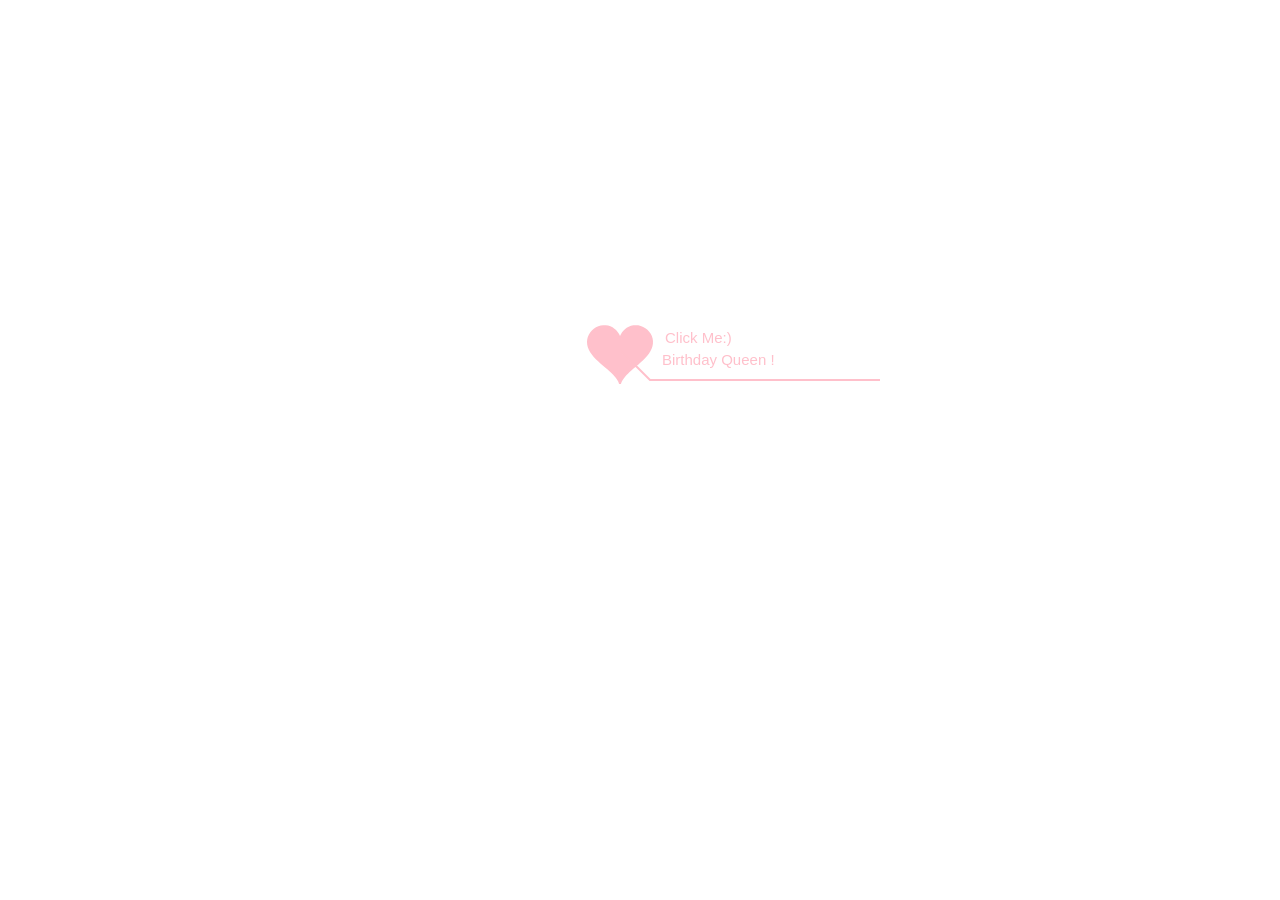
==== index.html @ 1e6939a3 "first commit" ====
<!DOCTYPE html PUBLIC "-//W3C//DTD XHTML 1.0 Strict//EN" "http://www.w3.org/TR/xhtml1/DTD/xhtml1-strict.dtd">
<html xml:lang="en" xmlns="http://www.w3.org/1999/xhtml">
<head>
    <meta http-equiv="Content-Type" content="text/html; charset=UTF-8">
    <title>HBD love</title>	    
    <link type="text/css" rel="stylesheet" href="file/default.css">
    <script type="text/javascript" src="file/jquery.min.js"></script>
    <script type="text/javascript" src="file/jscex.min.js"></script>
    <script type="text/javascript" src="file/jscex-parser.js"></script>
    <script type="text/javascript" src="file/jscex-jit.js"></script>
    <script type="text/javascript" src="file/jscex-builderbase.min.js"></script>
    <script type="text/javascript" src="file/jscex-async.min.js"></script>
    <script type="text/javascript" src="file/jscex-async-powerpack.min.js"></script>
    <script type="text/javascript" src="file/function.js" charset="utf-8"></script>
    <script type="text/javascript" src="file/love.js" charset="utf-8"></script>
    <script>
        function playAudio() {
            var audio = document.getElementById("myAudio");
            audio.play();
        }
    </script>
</head>
<body>
    <div id="main">
        <div id="error"><a href="http://www.google.cn/chrome/intl/zh-CN/landing_chrome.html?hl=zh-CN&brand=CHMI">Chrome</a> (<a href="http://firefox.com.cn/download/">Firefox</a>)</div>
        <audio autoplay="autoplay" height="100" width="100" id="myAudio">
            <source src="aud.mp3" type="audio/mp3" />
            <embed height="100" width="100" src="aud.mp3" />
        </audio>
        <div id="wrap">
            <div id="text">
                <div id="code">
                    <span class="say">Hey you 💞</span><br>
                    <span class="say">Happy Birthday 🎈</span><br>
                    <span class="say">May God bless you 🍀</span><br>
                    <span class="say">And give u many happiness 💕</span><br>
                    <span class="say">Just saying... you're pretty awesome ❤️</span><br>
                    <span class="say">Sending good vibes and maybe a wink 😏</span><br>
                    <span class="say">Hope u have a great day today ❤️😘</span><br>
                </div>
            </div>
            <div id="clock-box">
                <span id="clock">577 days 0 hours 0 minutes 0 seconds</span> <!-- Change to "6940 days..." if needed -->
            </div>
            <canvas id="canvas" width="1100" height="680"></canvas>
        </div>
    </div>

    <script>
    (function() {
        var canvas = $('#canvas');
		
        if (!canvas[0].getContext) {
            $("#error").show();
            return false;
        }

        var width = canvas.width();
        var height = canvas.height();        
        canvas.attr("width", width);
        canvas.attr("height", height);

        var opts = {
            seed: {
                x: width / 2 - 20,
                color: "rgb(190, 26, 37)",
                scale: 2
            },
            branch: [
                [535, 680, 570, 250, 500, 200, 30, 100, [
                    [540, 500, 455, 417, 340, 400, 13, 100, [
                        [450, 435, 434, 430, 394, 395, 2, 40]
                    ]],
                    [550, 445, 600, 356, 680, 345, 12, 100, [
                        [578, 400, 648, 409, 661, 426, 3, 80]
                    ]],
                    [539, 281, 537, 248, 534, 217, 3, 40],
                    [546, 397, 413, 247, 328, 244, 9, 80, [
                        [427, 286, 383, 253, 371, 205, 2, 40],
                        [498, 345, 435, 315, 395, 330, 4, 60]
                    ]],
                    [546, 357, 608, 252, 678, 221, 6, 100, [
                        [590, 293, 646, 277, 648, 271, 2, 80]
                    ]]
                ]] 
            ],
            bloom: {
                num: 700,
                width: 1080,
                height: 650,
            },
            footer: {
                width: 1200,
                height: 5,
                speed: 10,
            }
        }

        var tree = new Tree(canvas[0], width, height, opts);
        var seed = tree.seed;
        var foot = tree.footer;
        var hold = 1;

        canvas.click(function(e) {
            playAudio();
            var offset = canvas.offset(), x, y;
            x = e.pageX - offset.left;
            y = e.pageY - offset.top;
            if (seed.hover(x, y)) {
                hold = 0; 
                canvas.unbind("click");
                canvas.unbind("mousemove");
                canvas.removeClass('hand');
            }
        }).mousemove(function(e) {
            var offset = canvas.offset(), x, y;
            x = e.pageX - offset.left;
            y = e.pageY - offset.top;
            canvas.toggleClass('hand', seed.hover(x, y));
        });

        var seedAnimate = eval(Jscex.compile("async", function () {
            seed.draw();
           while (hold) {
    $await(Jscex.Async.sleep(10));
}

            while (seed.canScale()) {
                seed.scale(0.95);
                $await(Jscex.Async.sleep(10));
            }
            while (seed.canMove()) {
                seed.move(0, 2);
                foot.draw();
                $await(Jscex.Async.sleep(10));
            }
        }));

        var growAnimate = eval(Jscex.compile("async", function () {
            do {
                tree.grow();
                $await(Jscex.Async.sleep(10));
            } while (tree.canGrow());
        }));

        var flowAnimate = eval(Jscex.compile("async", function () {
            do {
                tree.flower(2);
                $await(Jscex.Async.sleep(10));
            } while (tree.canFlower());
        }));

        var moveAnimate = eval(Jscex.compile("async", function () {
            tree.snapshot("p1", 240, 0, 610, 680);
            while (tree.move("p1", 500, 0)) {
                foot.draw();
                $await(Jscex.Async.sleep(10));
            }
            foot.draw();
            tree.snapshot("p2", 500, 0, 610, 680);

            canvas.parent().css("background", "url(" + tree.toDataURL('image/png') + ")");
            canvas.css("background", "#ffe");
            $await(Jscex.Async.sleep(300));
            canvas.css("background", "none");
        }));

        var textAnimate = eval(Jscex.compile("async", function () {
            $("#code").show().typewriter();
        }));
	    
        var runAsync = eval(Jscex.compile("async", function () {
            $await(seedAnimate());
            $await(growAnimate());
            $await(flowAnimate());
            $await(moveAnimate());
            textAnimate().start();
        }));

        runAsync().start();
    })();
    </script>
</body>
</html>
---- file/default.css ----
body {
  margin: 0;
  padding: 0;
   background-color: black;/* solid black background, images removed */
  color: white;
  font-size: 14px;
  font-family: sans-serif;
  overflow: auto;
  background: url("../img/img.png") no-repeat center center;
  background-size: cover;

}

a {
  color: white;
  font-size: 14px;
}
#main {
  width: 100%;
}
#wrap {
  position: relative;
  margin: 0 auto;
  width: 1100px;
  height: 680px;
  margin-top: 10px;
}
#text {
  width: 272px;
  height: 560px;
  left: 188px;
  top: 80px;
  position: absolute;
}
#code {
  display: none;
  color: rgb(196, 255, 255);
  font-size: 16px;
  margin-top: 70px;
  line-height: 25px;
  font-size: larger;
  font-weight: bolder;
}
#clock-box {
  position: absolute;
  left: 60px;
  top: 550px;
  font-size: 28px;
  display: none;
}
#clock-box a {
  font-size: 28px;
  text-decoration: none;
}
#clock {
  margin-left: 48px;
}
#clock .digit {
  font-size: 64px;
}
#canvas {
  margin: 0 auto;
  width: 1100px;
  height: 680px;
}
#error {
  margin: 0 auto;
  text-align: center;
  margin-top: 60px;
  display: none;
}
.hand {
  cursor: pointer;
}
.say {
  margin-left: 5px;
}
.space {
  margin-right: 150px;
}

#message-box{
  position: absolute;
  margin-top:450px;
  font-size: 25px;
  font-family: monospace;

}
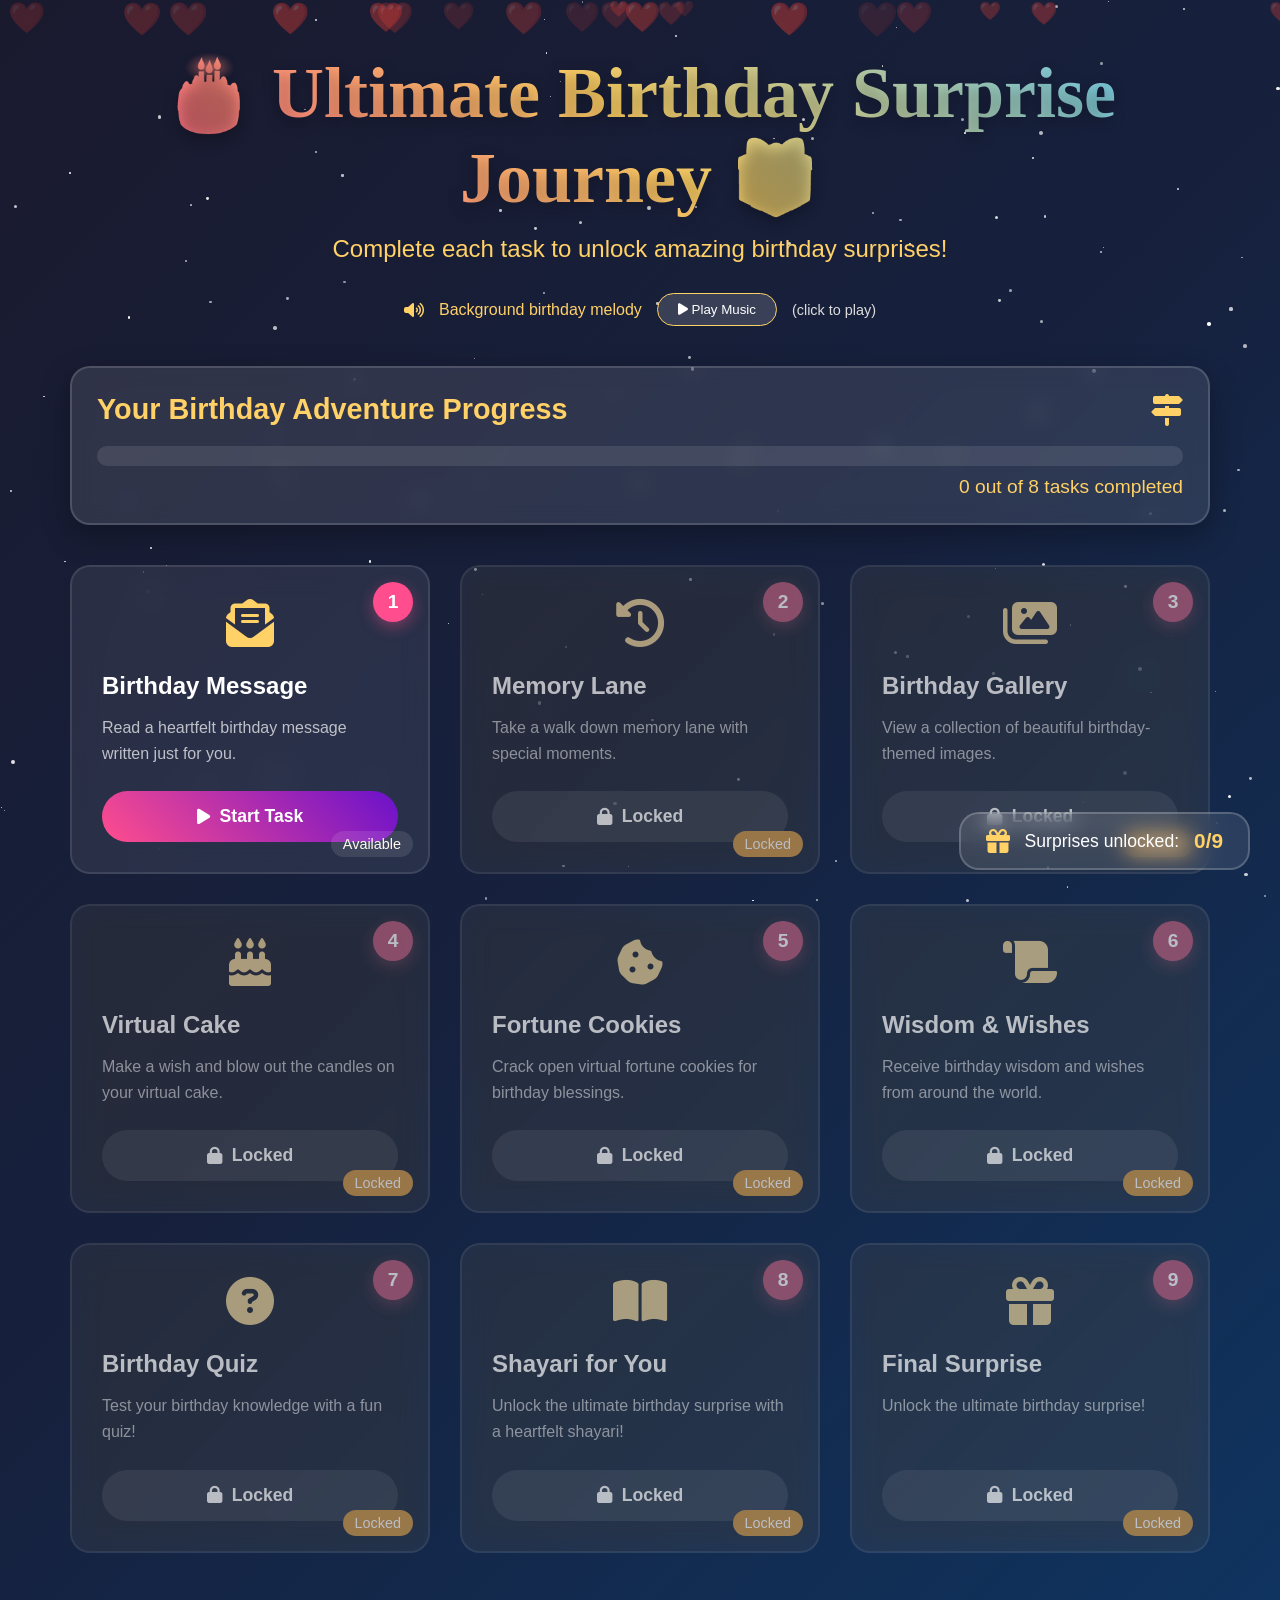
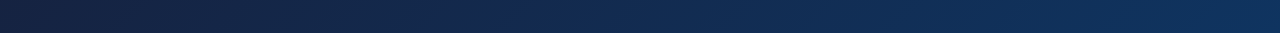
==== commit 2446b32f: "Add index" ====
--- a/index.html
+++ b/index.html
@@ -1,184 +1,1641 @@
-<!DOCTYPE html PUBLIC "-//W3C//DTD XHTML 1.0 Strict//EN" "http://www.w3.org/TR/xhtml1/DTD/xhtml1-strict.dtd">
-<html xml:lang="en" xmlns="http://www.w3.org/1999/xhtml">
+<!DOCTYPE html>
+<html lang="en">
 <head>
-    <meta http-equiv="Content-Type" content="text/html; charset=UTF-8">
-    <title>HBD love</title>	    
-    <link type="text/css" rel="stylesheet" href="file/default.css">
-    <script type="text/javascript" src="file/jquery.min.js"></script>
-    <script type="text/javascript" src="file/jscex.min.js"></script>
-    <script type="text/javascript" src="file/jscex-parser.js"></script>
-    <script type="text/javascript" src="file/jscex-jit.js"></script>
-    <script type="text/javascript" src="file/jscex-builderbase.min.js"></script>
-    <script type="text/javascript" src="file/jscex-async.min.js"></script>
-    <script type="text/javascript" src="file/jscex-async-powerpack.min.js"></script>
-    <script type="text/javascript" src="file/function.js" charset="utf-8"></script>
-    <script type="text/javascript" src="file/love.js" charset="utf-8"></script>
-    <script>
-        function playAudio() {
-            var audio = document.getElementById("myAudio");
-            audio.play();
-        }
-    </script>
+    <meta charset="UTF-8">
+    <meta name="viewport" content="width=device-width, initial-scale=1.0">
+    <title>Ultimate Birthday Surprise Journey</title>
+    <link rel="stylesheet" href="https://cdnjs.cloudflare.com/ajax/libs/font-awesome/6.4.0/css/all.min.css">
+    <link rel="preconnect" href="https://fonts.googleapis.com">
+    <link rel="preconnect" href="https://fonts.gstatic.com" crossorigin>
+    <link href="https://fonts.googleapis.com/css2?family=Dancing+Script:wght@700&family=Poppins:wght@300;400;600;700&family=Fredoka+One&display=swap" rel="stylesheet">
+    <style>
+        /* ========== [STYLES EXACTLY AS ORIGINAL - KEPT INTACT] ========== */
+        * {
+            margin: 0;
+            padding: 0;
+            box-sizing: border-box;
+        }
+
+        :root {
+            --primary: #ff4d8d;
+            --secondary: #6a11cb;
+            --accent: #ffd166;
+            --light: #fff9f2;
+            --dark: #2d3047;
+            --success: #4cd964;
+            --warning: #ff9500;
+            --info: #5ac8fa;
+        }
+
+        body {
+            font-family: 'Poppins', sans-serif;
+            background: linear-gradient(135deg, #1a1a2e 0%, #16213e 50%, #0f3460 100%);
+            color: var(--light);
+            min-height: 100vh;
+            overflow-x: hidden;
+            position: relative;
+        }
+
+        .stars {
+            position: fixed;
+            top: 0;
+            left: 0;
+            width: 100%;
+            height: 100%;
+            pointer-events: none;
+            z-index: -1;
+        }
+
+        .star {
+            position: absolute;
+            background-color: white;
+            border-radius: 50%;
+            animation: twinkle var(--duration) infinite alternate;
+        }
+
+        @keyframes twinkle {
+            0% { opacity: 0.2; }
+            100% { opacity: 1; }
+        }
+
+        .container {
+            max-width: 1200px;
+            margin: 0 auto;
+            padding: 30px;
+            position: relative;
+            z-index: 1;
+        }
+
+        .header {
+            text-align: center;
+            margin-bottom: 40px;
+            padding-top: 20px;
+        }
+
+        .birthday-title {
+            font-family: 'Fredoka One', cursive;
+            font-size: 4.5rem;
+            background: linear-gradient(45deg, var(--primary), var(--accent), var(--info));
+            -webkit-background-clip: text;
+            background-clip: text;
+            color: transparent;
+            margin-bottom: 15px;
+            text-shadow: 0 5px 15px rgba(0, 0, 0, 0.3);
+            animation: titleGlow 3s infinite alternate;
+        }
+
+        @keyframes titleGlow {
+            0% { filter: drop-shadow(0 0 5px rgba(255, 77, 141, 0.5)); }
+            100% { filter: drop-shadow(0 0 20px rgba(255, 77, 141, 0.8)); }
+        }
+
+        .subtitle {
+            font-size: 1.5rem;
+            color: var(--accent);
+            margin-bottom: 30px;
+            font-weight: 300;
+        }
+
+        .progress-container {
+            background: rgba(255, 255, 255, 0.1);
+            backdrop-filter: blur(10px);
+            border-radius: 20px;
+            padding: 25px;
+            margin-bottom: 40px;
+            border: 2px solid rgba(255, 255, 255, 0.15);
+            box-shadow: 0 10px 30px rgba(0, 0, 0, 0.3);
+        }
+
+        .progress-header {
+            display: flex;
+            justify-content: space-between;
+            align-items: center;
+            margin-bottom: 20px;
+        }
+
+        .progress-title {
+            font-size: 1.8rem;
+            font-weight: 600;
+            color: var(--accent);
+        }
+
+        .progress-bar {
+            height: 20px;
+            background: rgba(255, 255, 255, 0.1);
+            border-radius: 10px;
+            overflow: hidden;
+            margin-bottom: 10px;
+        }
+
+        .progress-fill {
+            height: 100%;
+            background: linear-gradient(90deg, var(--primary), var(--secondary));
+            border-radius: 10px;
+            width: 0%;
+            transition: width 1s ease-in-out;
+            position: relative;
+            overflow: hidden;
+        }
+
+        .progress-fill::after {
+            content: '';
+            position: absolute;
+            top: 0;
+            left: 0;
+            bottom: 0;
+            right: 0;
+            background-image: linear-gradient(
+                45deg,
+                rgba(255, 255, 255, 0.2) 25%,
+                transparent 25%,
+                transparent 50%,
+                rgba(255, 255, 255, 0.2) 50%,
+                rgba(255, 255, 255, 0.2) 75%,
+                transparent 75%,
+                transparent
+            );
+            background-size: 20px 20px;
+            animation: progressShine 1s linear infinite;
+        }
+
+        @keyframes progressShine {
+            0% { background-position: 0 0; }
+            100% { background-position: 20px 0; }
+        }
+
+        .progress-text {
+            text-align: right;
+            font-size: 1.2rem;
+            color: var(--accent);
+        }
+
+        .tasks-container {
+            display: grid;
+            grid-template-columns: repeat(auto-fill, minmax(350px, 1fr));
+            gap: 30px;
+            margin-bottom: 50px;
+        }
+
+        .task-card {
+            background: rgba(255, 255, 255, 0.08);
+            backdrop-filter: blur(15px);
+            border-radius: 20px;
+            padding: 30px;
+            border: 2px solid rgba(255, 255, 255, 0.1);
+            transition: all 0.4s ease;
+            position: relative;
+            overflow: hidden;
+            min-height: 280px;
+            display: flex;
+            flex-direction: column;
+        }
+
+        .task-card:hover {
+            transform: translateY(-10px);
+            border-color: var(--primary);
+            box-shadow: 0 15px 30px rgba(255, 77, 141, 0.2);
+        }
+
+        .task-card.locked {
+            opacity: 0.7;
+            filter: grayscale(0.5);
+        }
+
+        .task-card.completed {
+            border-color: var(--success);
+            background: rgba(76, 217, 100, 0.05);
+        }
+
+        .task-number {
+            position: absolute;
+            top: 15px;
+            right: 15px;
+            width: 40px;
+            height: 40px;
+            background: var(--primary);
+            border-radius: 50%;
+            display: flex;
+            align-items: center;
+            justify-content: center;
+            font-weight: bold;
+            font-size: 1.2rem;
+            color: white;
+            box-shadow: 0 5px 15px rgba(255, 77, 141, 0.4);
+        }
+
+        .task-icon {
+            font-size: 3rem;
+            color: var(--accent);
+            margin-bottom: 20px;
+            text-align: center;
+        }
+
+        .task-title {
+            font-size: 1.5rem;
+            font-weight: 600;
+            margin-bottom: 15px;
+            color: white;
+        }
+
+        .task-description {
+            color: rgba(255, 255, 255, 0.7);
+            margin-bottom: 25px;
+            line-height: 1.6;
+            flex-grow: 1;
+        }
+
+        .task-button {
+            padding: 15px 30px;
+            background: linear-gradient(45deg, var(--primary), var(--secondary));
+            color: white;
+            border: none;
+            border-radius: 50px;
+            font-weight: 600;
+            font-size: 1.1rem;
+            cursor: pointer;
+            transition: all 0.3s ease;
+            display: flex;
+            align-items: center;
+            justify-content: center;
+            gap: 10px;
+            margin-top: auto;
+        }
+
+        .task-button:hover {
+            transform: scale(1.05);
+            box-shadow: 0 5px 15px rgba(255, 77, 141, 0.4);
+        }
+
+        .task-button:disabled {
+            background: rgba(255, 255, 255, 0.1);
+            cursor: not-allowed;
+            transform: none;
+            box-shadow: none;
+        }
+
+        .task-status {
+            position: absolute;
+            bottom: 15px;
+            right: 15px;
+            font-size: 0.9rem;
+            padding: 5px 12px;
+            border-radius: 20px;
+            background: rgba(255, 255, 255, 0.1);
+        }
+
+        .task-status.completed {
+            background: var(--success);
+            color: white;
+        }
+
+        .task-status.locked {
+            background: var(--warning);
+            color: white;
+        }
+
+        .surprise-content {
+            display: none;
+            background: rgba(255, 255, 255, 0.05);
+            backdrop-filter: blur(20px);
+            border-radius: 25px;
+            padding: 40px;
+            margin-top: 40px;
+            border: 2px solid rgba(255, 255, 255, 0.1);
+            position: relative;
+            overflow: hidden;
+        }
+
+        .surprise-content.active {
+            display: block;
+            animation: fadeIn 0.8s ease;
+        }
+
+        @keyframes fadeIn {
+            from { opacity: 0; transform: translateY(20px); }
+            to { opacity: 1; transform: translateY(0); }
+        }
+
+        .close-surprise {
+            position: absolute;
+            top: 20px;
+            right: 20px;
+            background: rgba(255, 255, 255, 0.1);
+            border: none;
+            width: 40px;
+            height: 40px;
+            border-radius: 50%;
+            color: white;
+            font-size: 1.5rem;
+            cursor: pointer;
+            transition: all 0.3s ease;
+            display: flex;
+            align-items: center;
+            justify-content: center;
+        }
+
+        .close-surprise:hover {
+            background: var(--primary);
+            transform: rotate(90deg);
+        }
+
+        .surprise-title {
+            font-size: 2.5rem;
+            color: var(--accent);
+            margin-bottom: 25px;
+            text-align: center;
+            font-family: 'Dancing Script', cursive;
+        }
+
+        .message-container {
+            max-width: 800px;
+            margin: 0 auto;
+        }
+
+        .message-box {
+            background: rgba(255, 255, 255, 0.1);
+            border-radius: 20px;
+            padding: 40px;
+            margin-bottom: 30px;
+            border-left: 5px solid var(--primary);
+            position: relative;
+        }
+
+        .message-box::before {
+            content: '"';
+            position: absolute;
+            top: -30px;
+            left: 20px;
+            font-size: 8rem;
+            color: var(--primary);
+            opacity: 0.3;
+            font-family: serif;
+        }
+
+        .message-text {
+            font-size: 1.4rem;
+            line-height: 1.8;
+            color: rgba(255, 255, 255, 0.9);
+            text-align: justify;
+            font-family: 'Poppins', sans-serif;
+            margin-bottom: 30px;
+        }
+
+        .message-signature {
+            text-align: right;
+            font-family: 'Dancing Script', cursive;
+            font-size: 2rem;
+            color: var(--accent);
+            margin-top: 20px;
+        }
+
+        .image-gallery {
+            display: grid;
+            grid-template-columns: repeat(auto-fill, minmax(250px, 1fr));
+            gap: 20px;
+            margin-top: 30px;
+        }
+
+        .gallery-item {
+            border-radius: 15px;
+            overflow: hidden;
+            height: 250px;
+            position: relative;
+            cursor: pointer;
+            transition: all 0.4s ease;
+        }
+
+        .gallery-item:hover {
+            transform: scale(1.05);
+            box-shadow: 0 10px 25px rgba(0, 0, 0, 0.5);
+        }
+
+        .gallery-image {
+            width: 100%;
+            height: 100%;
+            object-fit: cover;
+            transition: transform 0.5s ease;
+        }
+
+        .gallery-item:hover .gallery-image {
+            transform: scale(1.1);
+        }
+
+        .image-overlay {
+            position: absolute;
+            bottom: 0;
+            left: 0;
+            right: 0;
+            background: linear-gradient(to top, rgba(0,0,0,0.8), transparent);
+            color: white;
+            padding: 20px;
+            transform: translateY(100%);
+            transition: transform 0.3s ease;
+        }
+
+        .gallery-item:hover .image-overlay {
+            transform: translateY(0);
+        }
+
+        .timeline {
+            position: relative;
+            max-width: 800px;
+            margin: 40px auto;
+        }
+
+        .timeline::before {
+            content: '';
+            position: absolute;
+            left: 50%;
+            transform: translateX(-50%);
+            width: 4px;
+            height: 100%;
+            background: var(--primary);
+        }
+
+        .timeline-item {
+            margin-bottom: 50px;
+            position: relative;
+            width: 50%;
+            padding: 20px 40px;
+        }
+
+        .timeline-item:nth-child(odd) {
+            left: 0;
+        }
+
+        .timeline-item:nth-child(even) {
+            left: 50%;
+        }
+
+        .timeline-content {
+            background: rgba(255, 255, 255, 0.1);
+            padding: 25px;
+            border-radius: 15px;
+            position: relative;
+            box-shadow: 0 5px 15px rgba(0, 0, 0, 0.2);
+        }
+
+        .timeline-content::before {
+            content: '';
+            position: absolute;
+            top: 20px;
+            width: 20px;
+            height: 20px;
+            background: var(--accent);
+            border-radius: 50%;
+        }
+
+        .timeline-item:nth-child(odd) .timeline-content::before {
+            right: -50px;
+        }
+
+        .timeline-item:nth-child(even) .timeline-content::before {
+            left: -50px;
+        }
+
+        .timeline-date {
+            color: var(--accent);
+            font-weight: 600;
+            margin-bottom: 10px;
+            font-size: 1.2rem;
+        }
+
+        .celebration {
+            position: fixed;
+            top: 0;
+            left: 0;
+            width: 100%;
+            height: 100%;
+            pointer-events: none;
+            z-index: 1000;
+            display: none;
+        }
+
+        .celebration.active {
+            display: block;
+        }
+
+        .confetti {
+            position: absolute;
+            width: 15px;
+            height: 15px;
+            opacity: 0;
+        }
+
+        .firework {
+            position: absolute;
+            width: 5px;
+            height: 5px;
+            border-radius: 50%;
+            box-shadow: 0 0 10px var(--firework-color);
+        }
+
+        .balloon {
+            position: absolute;
+            width: 60px;
+            height: 80px;
+            border-radius: 50%;
+            bottom: -100px;
+            opacity: 0;
+        }
+
+        .balloon::after {
+            content: '';
+            position: absolute;
+            width: 2px;
+            height: 100px;
+            background: rgba(255, 255, 255, 0.5);
+            bottom: -100px;
+            left: 50%;
+            transform: translateX(-50%);
+        }
+
+        .final-surprise {
+            text-align: center;
+            padding: 60px 40px;
+        }
+
+        .final-gift {
+            width: 200px;
+            height: 200px;
+            margin: 40px auto;
+            position: relative;
+            cursor: pointer;
+            transition: transform 0.5s ease;
+        }
+
+        .final-gift:hover {
+            transform: rotate(10deg) scale(1.1);
+        }
+
+        .gift-box {
+            width: 100%;
+            height: 100%;
+            background: linear-gradient(45deg, var(--primary), var(--secondary));
+            border-radius: 20px;
+            position: relative;
+            box-shadow: 0 15px 30px rgba(0, 0, 0, 0.4);
+        }
+
+        .gift-lid {
+            width: 110%;
+            height: 30%;
+            background: linear-gradient(45deg, #ff2b7a, #ff6b9d);
+            border-radius: 20px 20px 0 0;
+            position: absolute;
+            top: -15%;
+            left: -5%;
+            transition: top 0.5s ease;
+        }
+
+        .gift-box.open .gift-lid {
+            top: -40%;
+            transform: rotateX(180deg);
+        }
+
+        .gift-bow {
+            position: absolute;
+            top: -10%;
+            left: 50%;
+            transform: translateX(-50%);
+            width: 60px;
+            height: 60px;
+            background: var(--accent);
+            border-radius: 50%;
+        }
+
+        .gift-bow::before, .gift-bow::after {
+            content: '';
+            position: absolute;
+            width: 80px;
+            height: 40px;
+            background: var(--accent);
+            border-radius: 50%;
+        }
+
+        .gift-bow::before {
+            top: 10px;
+            left: -40px;
+            transform: rotate(-45deg);
+        }
+
+        .gift-bow::after {
+            top: 10px;
+            right: -40px;
+            transform: rotate(45deg);
+        }
+
+        .gift-content {
+            position: absolute;
+            top: 50%;
+            left: 50%;
+            transform: translate(-50%, -50%);
+            font-size: 3rem;
+            color: white;
+            opacity: 0;
+            transition: opacity 0.5s ease;
+        }
+
+        .gift-box.open .gift-content {
+            opacity: 1;
+        }
+
+        @media (max-width: 992px) {
+            .tasks-container { grid-template-columns: repeat(auto-fill, minmax(300px, 1fr)); }
+            .birthday-title { font-size: 3.5rem; }
+        }
+        @media (max-width: 768px) {
+            .container { padding: 20px; }
+            .birthday-title { font-size: 2.8rem; }
+            .tasks-container { grid-template-columns: 1fr; }
+            .timeline::before { left: 30px; }
+            .timeline-item { width: 100%; left: 0 !important; padding-left: 70px; padding-right: 20px; }
+            .timeline-content::before { left: -40px !important; }
+        }
+        @media (max-width: 480px) {
+            .birthday-title { font-size: 2.2rem; }
+            .surprise-content { padding: 25px; }
+            .message-box { padding: 25px; }
+            .message-text { font-size: 1.2rem; }
+        }
+
+        .floating-hearts {
+            position: fixed;
+            top: 0;
+            left: 0;
+            width: 100%;
+            height: 100%;
+            pointer-events: none;
+            z-index: -1;
+        }
+        .heart {
+            position: absolute;
+            color: var(--primary);
+            font-size: 24px;
+            opacity: 0;
+            animation: float 15s infinite linear;
+        }
+        @keyframes float {
+            0% { transform: translateY(100vh) rotate(0deg); opacity: 0; }
+            10% { opacity: 1; }
+            90% { opacity: 1; }
+            100% { transform: translateY(-100px) rotate(360deg); opacity: 0; }
+        }
+
+        .instructions-modal {
+            display: none;
+            position: fixed;
+            top: 0;
+            left: 0;
+            width: 100%;
+            height: 100%;
+            background: rgba(0, 0, 0, 0.8);
+            z-index: 2000;
+            align-items: center;
+            justify-content: center;
+            padding: 20px;
+        }
+        .instructions-modal.active { display: flex; }
+        .modal-content {
+            background: linear-gradient(135deg, rgba(45, 48, 71, 0.95), rgba(26, 26, 46, 0.95));
+            border-radius: 25px;
+            padding: 40px;
+            max-width: 600px;
+            width: 100%;
+            border: 2px solid var(--primary);
+            position: relative;
+            animation: modalAppear 0.5s ease;
+        }
+        @keyframes modalAppear {
+            from { opacity: 0; transform: scale(0.8); }
+            to { opacity: 1; transform: scale(1); }
+        }
+        .modal-close {
+            position: absolute;
+            top: 20px;
+            right: 20px;
+            background: none;
+            border: none;
+            color: white;
+            font-size: 1.5rem;
+            cursor: pointer;
+            transition: color 0.3s ease;
+        }
+        .modal-close:hover { color: var(--primary); }
+        .modal-title {
+            color: var(--accent);
+            font-size: 2rem;
+            margin-bottom: 20px;
+            text-align: center;
+        }
+        .modal-instructions {
+            color: rgba(255, 255, 255, 0.9);
+            line-height: 1.8;
+            margin-bottom: 30px;
+        }
+        .modal-actions {
+            display: flex;
+            gap: 15px;
+            justify-content: center;
+        }
+        .modal-button {
+            padding: 12px 30px;
+            border-radius: 50px;
+            border: none;
+            font-weight: 600;
+            cursor: pointer;
+            transition: all 0.3s ease;
+        }
+        .modal-button.primary {
+            background: linear-gradient(45deg, var(--primary), var(--secondary));
+            color: white;
+        }
+        .modal-button.secondary {
+            background: rgba(255, 255, 255, 0.1);
+            color: white;
+        }
+        .modal-button:hover {
+            transform: translateY(-3px);
+            box-shadow: 0 5px 15px rgba(0, 0, 0, 0.3);
+        }
+
+        .celebration-counter {
+            position: fixed;
+            bottom: 30px;
+            right: 30px;
+            background: rgba(255, 255, 255, 0.1);
+            backdrop-filter: blur(10px);
+            border-radius: 20px;
+            padding: 15px 25px;
+            display: flex;
+            align-items: center;
+            gap: 15px;
+            z-index: 100;
+            border: 2px solid rgba(255, 255, 255, 0.2);
+        }
+        .counter-icon { font-size: 1.5rem; color: var(--accent); }
+        .counter-text { font-size: 1.1rem; color: white; }
+        .counter-number { font-weight: bold; color: var(--accent); font-size: 1.3rem; }
+        
+        /* 🥠 Fortune Cookie Styles */
+        .fortune-cookie-container {
+            text-align: center;
+            padding: 20px;
+        }
+        .cookie-jar {
+            display: flex;
+            flex-wrap: wrap;
+            justify-content: center;
+            gap: 25px;
+            margin: 40px 0;
+        }
+        .cookie {
+            width: 120px;
+            height: 120px;
+            background: #e3b089;
+            border-radius: 50% 50% 50% 50% / 60% 60% 40% 40%;
+            display: flex;
+            align-items: center;
+            justify-content: center;
+            font-size: 2.5rem;
+            color: #8b5a2b;
+            box-shadow: 0 10px 15px rgba(0,0,0,0.3);
+            cursor: pointer;
+            transition: transform 0.3s ease, box-shadow 0.3s ease;
+            position: relative;
+            border: 4px solid #c49a6c;
+        }
+        .cookie:hover {
+            transform: scale(1.1);
+            box-shadow: 0 0 25px rgba(255, 209, 102, 0.8);
+        }
+        .cookie.cracked {
+            background: #dba875;
+            border-color: #ffd166;
+            box-shadow: 0 0 20px gold;
+        }
+        .fortune-message-area {
+            background: rgba(255,255,255,0.1);
+            border-radius: 20px;
+            padding: 30px;
+            margin-top: 30px;
+            border-left: 6px solid var(--accent);
+            font-size: 1.6rem;
+            font-family: 'Dancing Script', cursive;
+            color: #ffecb0;
+            min-height: 150px;
+        }
+        .fortune-btn {
+            background: linear-gradient(45deg, #ffac5e, #ff8c5a);
+            border: none;
+            color: #2d1b0e;
+            font-weight: bold;
+            padding: 14px 30px;
+            border-radius: 40px;
+            font-size: 1.2rem;
+            cursor: pointer;
+            transition: 0.3s;
+            margin-top: 20px;
+        }
+        .fortune-btn:hover:enabled {
+            transform: scale(1.08);
+            box-shadow: 0 0 20px #ffbe5c;
+        }
+        .fortune-btn:disabled {
+            opacity: 0.5;
+            cursor: not-allowed;
+        }
+    </style>
 </head>
 <body>
-    <div id="main">
-        <div id="error"><a href="http://www.google.cn/chrome/intl/zh-CN/landing_chrome.html?hl=zh-CN&brand=CHMI">Chrome</a> (<a href="http://firefox.com.cn/download/">Firefox</a>)</div>
-        <audio autoplay="autoplay" height="100" width="100" id="myAudio">
-            <source src="aud.mp3" type="audio/mp3" />
-            <embed height="100" width="100" src="aud.mp3" />
-        </audio>
-        <div id="wrap">
-            <div id="text">
-                <div id="code">
-                    <span class="say">Hey you 💞</span><br>
-                    <span class="say">Happy Birthday 🎈</span><br>
-                    <span class="say">May God bless you 🍀</span><br>
-                    <span class="say">And give u many happiness 💕</span><br>
-                    <span class="say">Just saying... you're pretty awesome ❤️</span><br>
-                    <span class="say">Sending good vibes and maybe a wink 😏</span><br>
-                    <span class="say">Hope u have a great day today ❤️😘</span><br>
-                </div>
+    <!-- Background Elements -->
+    <div class="stars" id="starsContainer"></div>
+    <div class="floating-hearts" id="heartsContainer"></div>
+    
+    <!-- Celebration Effects -->
+    <div class="celebration" id="celebrationContainer"></div>
+    
+    <!-- Celebration Counter -->
+    <div class="celebration-counter">
+        <i class="fas fa-gift counter-icon"></i>
+        <span class="counter-text">Surprises unlocked: </span>
+        <span class="counter-number" id="completedCounter">0/8</span>
+    </div>
+    
+    <!-- Instructions Modal -->
+    <div class="instructions-modal" id="instructionsModal">
+        <div class="modal-content">
+            <button class="modal-close" id="closeModal">&times;</button>
+            <h2 class="modal-title" id="modalTitle">Task Instructions</h2>
+            <div class="modal-instructions" id="modalInstructions"></div>
+            <div class="modal-actions">
+                <button class="modal-button primary" id="startTask">Start Task</button>
+                <button class="modal-button secondary" id="cancelTask">Not Now</button>
             </div>
-            <div id="clock-box">
-                <span id="clock">577 days 0 hours 0 minutes 0 seconds</span> <!-- Change to "6940 days..." if needed -->
-            </div>
-            <canvas id="canvas" width="1100" height="680"></canvas>
         </div>
     </div>
+    
+    <!-- 🌟🌈 FIXED BACKGROUND BIRTHDAY MUSIC - MULTIPLE FORMATS & INITIATE LOAD -->
+    <audio id="birthdayMusic" loop preload="auto">
+       
+        <source src="aud2.mp3.mp3" type="audio/mp3">
+        Your browser does not support the audio element.
+    </audio>
+    
+    <!-- Main Container -->
+    <div class="container">
+        <!-- Header -->
+        <header class="header">
+            <h1 class="birthday-title">🎂 Ultimate Birthday Surprise Journey 🎁</h1>
+            <p class="subtitle">Complete each task to unlock amazing birthday surprises!</p>
+            <!-- Music control with autoplay trigger -->
+            <div style="margin-top:10px; color:var(--accent); display: flex; justify-content: center; align-items: center; gap: 15px; flex-wrap: wrap;">
+                <i class="fas fa-volume-up"></i> Background birthday melody 
+                <button id="musicToggleBtn" style="background: rgba(255,255,255,0.15); border: 1px solid var(--accent); border-radius: 30px; padding: 8px 20px; color: white; cursor: pointer;">
+                    <i class="fas fa-play"></i> Play Music
+                </button>
+                <span id="musicStatus" style="font-size:0.9rem; color:#ddd;">(click to start)</span>
+            </div>
+        </header>
+        
+        <!-- Progress Section -->
+        <section class="progress-container">
+            <div class="progress-header">
+                <h2 class="progress-title">Your Birthday Adventure Progress</h2>
+                <i class="fas fa-map-signs" style="font-size: 2rem; color: var(--accent);"></i>
+            </div>
+            <div class="progress-bar">
+                <div class="progress-fill" id="progressFill"></div>
+            </div>
+            <p class="progress-text"><span id="completedTasks">0</span> out of 8 tasks completed</p>
+        </section>
+        
+        <!-- Tasks Grid -->
+        <section class="tasks-container" id="tasksContainer">
+            <!-- Tasks will be dynamically generated here -->
+        </section>
+        
+        <!-- Surprise Content Area -->
+        <section class="surprise-content" id="surpriseContent">
+            <button class="close-surprise" id="closeSurprise">&times;</button>
+            <div id="surpriseContentInner">
+                <!-- Surprise content will be loaded here -->
+            </div>
+        </section>
+    </div>
 
     <script>
-    (function() {
-        var canvas = $('#canvas');
-		
-        if (!canvas[0].getContext) {
-            $("#error").show();
-            return false;
-        }
-
-        var width = canvas.width();
-        var height = canvas.height();        
-        canvas.attr("width", width);
-        canvas.attr("height", height);
-
-        var opts = {
-            seed: {
-                x: width / 2 - 20,
-                color: "rgb(190, 26, 37)",
-                scale: 2
-            },
-            branch: [
-                [535, 680, 570, 250, 500, 200, 30, 100, [
-                    [540, 500, 455, 417, 340, 400, 13, 100, [
-                        [450, 435, 434, 430, 394, 395, 2, 40]
-                    ]],
-                    [550, 445, 600, 356, 680, 345, 12, 100, [
-                        [578, 400, 648, 409, 661, 426, 3, 80]
-                    ]],
-                    [539, 281, 537, 248, 534, 217, 3, 40],
-                    [546, 397, 413, 247, 328, 244, 9, 80, [
-                        [427, 286, 383, 253, 371, 205, 2, 40],
-                        [498, 345, 435, 315, 395, 330, 4, 60]
-                    ]],
-                    [546, 357, 608, 252, 678, 221, 6, 100, [
-                        [590, 293, 646, 277, 648, 271, 2, 80]
-                    ]]
-                ]] 
+        // ======================
+        // DATA AND CONFIGURATION
+        // ======================
+        
+        const RECIPIENT_NAME = "Special Someone";
+        const RECIPIENT_AGE = "??";
+        
+        const birthdayData = {
+            recipientName: RECIPIENT_NAME,
+            age: RECIPIENT_AGE,
+            tasks: [
+                {
+                    id: 1,
+                    title: "Birthday Message",
+                    icon: "fas fa-envelope-open-text",
+                    description: "Read a heartfelt birthday message written just for you.",
+                    instructions: "Take a deep breath and get ready to read a special message crafted with love. This message contains warm wishes and heartfelt thoughts for your special day.",
+                    status: "available",
+                    type: "message",
+                    surprise: {
+                        title: "A Special Message Just For You 💝",
+                        content: `
+                            <div class="message-container">
+                                <div class="message-box">
+                                    <p class="message-text">
+                                        My Dearest Priyanka 💝🥰,woh sorry Domabari<br><br>
+                                        On this Beautiful day, as the sun rises to celebrate your existence, I want you to know how incredibly special you are. 
+                                        Today marks another revolution around the sun, another chapter in the beautiful story that is your life.<br><br>
+                                        You are a wonderful person. Your kindness shines like the morning sun and makes everyone around you feel happy, your laughter is music to the soul, 
+                                        and your spirit shines brighter than any star in the night sky. The world is genuinely a better place because you're in it.<br><br>
+                                        As you celebrate this birthday, I wish for you:<br>
+                                        • Moments that take your breath away with their beauty<br>
+                                        • Laughter that echoes through your days<br>
+                                        • Dreams that soar higher than you ever imagined<br>
+                                        • Love that surrounds you like a warm embrace<br>
+                                        • Adventures that fill your soul with joy<br><br>
+                                        May this new chapter of your life be filled with more joy than your heart can hold, more opportunities than you can count, 
+                                        and more blessings than you ever dreamed possible. May you continue to grow, not just in years, but in wisdom, kindness, and happiness.<br><br>
+                                        Remember that you are loved beyond measure, cherished beyond words, and appreciated more than you know. Today is your day - 
+                                        a day to bask in the love of those around you, to dream big dreams, and to celebrate the incredible person you've become.<br><br>
+                                        Happy Birthday, dear one. May your day be as bright as your smile and as wonderful as you are.
+                                    </p>
+                                    <div class="message-signature">With all my love ❤️</div>
+                                </div>
+                            </div>
+                        `
+                    }
+                },
+                {
+                    id: 2,
+                    title: "Memory Lane",
+                    icon: "fas fa-history",
+                    description: "Take a walk down memory lane with special moments.",
+                    instructions: "Let's revisit some beautiful memories and moments that have made your journey special. Each memory is a precious gem in the treasure chest of life.",
+                    status: "locked",
+                    type: "timeline",
+                    surprise: {
+                        title: "Beautiful Memories Timeline 📜",
+                        content: `
+                            <div class="timeline">
+                                <div class="timeline-item"><div class="timeline-content"><div class="timeline-date">The Beginning</div><p>The day you came into this world, bringing joy and light to everyone around you. A star was born that day.</p></div></div>
+                                <div class="timeline-item"><div class="timeline-content"><div class="timeline-date">First Steps</div><p>Those wobbly first steps that marked the beginning of your journey of exploration and discovery.</p></div></div>
+                                <div class="timeline-item"><div class="timeline-content"><div class="timeline-date">School Days</div><p>Learning, growing, making friends, and discovering the world through curious eyes.</p></div></div>
+                                <div class="timeline-item"><div class="timeline-content"><div class="timeline-date">Milestone Achievements</div><p>Each accomplishment, big or small, that shaped you into the amazing person you are today.</p></div></div>
+                                <div class="timeline-item"><div class="timeline-content"><div class="timeline-date">Today - Your Birthday!</div><p>This special moment, celebrating you and all the wonderful experiences yet to come.</p></div></div>
+                            </div>
+                        `
+                    }
+                },
+                {
+                    id: 3,
+                    title: "Birthday Gallery",
+                    icon: "fas fa-images",
+                    description: "View a collection of beautiful birthday-themed images.",
+                    instructions: "Browse through this special gallery of birthday-themed images. Each picture represents a wish, a dream, or a celebration for your special day.",
+                    status: "locked",
+                    type: "gallery",
+                    surprise: {
+                        title: "Birthday Celebration Gallery 🎨",
+                        content: `
+                            <div class="image-gallery">
+                                <div class="gallery-item"><img src="https://images.unsplash.com/photo-1530103862676-de8c9debad1d?ixlib=rb-1.2.1&auto=format&fit=crop&w=500&q=80" alt="Birthday Cake" class="gallery-image"><div class="image-overlay"><h3>Sweet Celebrations</h3><p>May your year be as sweet as this cake!</p></div></div>
+                                <div class="gallery-item"><img src="https://images.unsplash.com/photo-1512917774080-9991f1c4c750?ixlib=rb-1.2.1&auto=format&fit=crop&w=500&q=80" alt="Balloons" class="gallery-image"><div class="image-overlay"><h3>Reach for the Stars</h3><p>Soar high like these balloons!</p></div></div>
+                                <div class="gallery-item"><img src="https://images.unsplash.com/photo-1532117182044-031e7cd916ee?ixlib=rb-1.2.1&auto=format&fit=crop&w=500&q=80" alt="Gifts" class="gallery-image"><div class="image-overlay"><h3>Special Surprises</h3><p>Unwrap the joy of today!</p></div></div>
+                                <div class="gallery-item"><img src="https://images.unsplash.com/photo-1511795409834-ef04bbd61622?ixlib=rb-1.2.1&auto=format&fit=crop&w=500&q=80" alt="Celebration" class="gallery-image"><div class="image-overlay"><h3>Joyful Moments</h3><p>Celebrate every moment!</p></div></div>
+                                <div class="gallery-item"><img src="https://images.unsplash.com/photo-1526047932273-341f2a7631f9?ixlib=rb-1.2.1&auto=format&fit=crop&w=500&q=80" alt="Birthday Flowers" class="gallery-image"><div class="image-overlay"><h3>Blooming Wishes</h3><p>Like flowers, may your happiness bloom!</p></div></div>
+                                <div class="gallery-item"><img src="https://images.unsplash.com/photo-1464366400600-7168b8af9bc3?ixlib=rb-1.2.1&auto=format&fit=crop&w=500&q=80" alt="Birthday Party" class="gallery-image"><div class="image-overlay"><h3>Together We Celebrate</h3><p>Surrounded by love and joy today!</p></div></div>
+                            </div>
+                        `
+                    }
+                },
+                {
+                    id: 4,
+                    title: "Virtual Cake",
+                    icon: "fas fa-birthday-cake",
+                    description: "Make a wish and blow out the candles on your virtual cake.",
+                    instructions: "Make a secret birthday wish! When you're ready, blow on your screen or click the flame to blow out the candles. Your wish will come true!",
+                    status: "locked",
+                    type: "cake",
+                    surprise: {
+                        title: "Make a Birthday Wish! 🎂",
+                        content: `
+                            <div style="text-align: center; padding: 40px;">
+                                <div style="position: relative; width: 300px; height: 200px; margin: 0 auto;">
+                                    <div style="position: absolute; bottom: 0; left: 50%; transform: translateX(-50%); width: 200px; height: 80px; background: linear-gradient(to right, #f8c8dc, #ffafcc); border-radius: 50% 50% 0 0;"></div>
+                                    <div style="position: absolute; bottom: 60px; left: 50%; transform: translateX(-50%); width: 220px; height: 40px; background: linear-gradient(to right, #ffafcc, #ff8fab); border-radius: 50% 50% 0 0;"></div>
+                                    <div style="position: absolute; bottom: 90px; left: 50%; transform: translateX(-50%); width: 240px; height: 30px; background: linear-gradient(to right, #ff8fab, #fb6f92); border-radius: 50% 50% 0 0;"></div>
+                                    <div id="candle1" style="position: absolute; bottom: 120px; left: 40%; width: 10px; height: 40px; background: linear-gradient(to top, #ffd166, #ffcc00); border-radius: 5px;"><div id="flame1" style="position: absolute; bottom: 40px; left: 50%; transform: translateX(-50%); width: 20px; height: 30px; background: radial-gradient(circle, #ff9500, #ff2e00); border-radius: 50% 50% 20% 20%; animation: flicker 0.5s infinite alternate;"></div></div>
+                                    <div id="candle2" style="position: absolute; bottom: 120px; left: 50%; transform: translateX(-50%); width: 10px; height: 40px; background: linear-gradient(to top, #ffd166, #ffcc00); border-radius: 5px;"><div id="flame2" style="position: absolute; bottom: 40px; left: 50%; transform: translateX(-50%); width: 20px; height: 30px; background: radial-gradient(circle, #ff9500, #ff2e00); border-radius: 50% 50% 20% 20%; animation: flicker 0.5s infinite alternate 0.2s;"></div></div>
+                                    <div id="candle3" style="position: absolute; bottom: 120px; left: 60%; width: 10px; height: 40px; background: linear-gradient(to top, #ffd166, #ffcc00); border-radius: 5px;"><div id="flame3" style="position: absolute; bottom: 40px; left: 50%; transform: translateX(-50%); width: 20px; height: 30px; background: radial-gradient(circle, #ff9500, #ff2e00); border-radius: 50% 50% 20% 20%; animation: flicker 0.5s infinite alternate 0.4s;"></div></div>
+                                </div>
+                                <button id="blowCandles" style="margin-top: 40px; padding: 15px 40px; background: linear-gradient(45deg, #ff4d8d, #6a11cb); color: white; border: none; border-radius: 50px; font-size: 1.2rem; cursor: pointer; transition: all 0.3s ease;"><i class="fas fa-wind"></i> Blow Out Candles & Make a Wish!</button>
+                                <p id="wishMessage" style="margin-top: 20px; font-size: 1.2rem; color: var(--accent); opacity: 0;"></p>
+                            </div>
+                            <style>@keyframes flicker {0% { transform: translateX(-50%) scale(1); opacity: 1; } 100% { transform: translateX(-50%) scale(1.1); opacity: 0.8; }} @keyframes blowOut {0% { transform: translateX(-50%) scale(1); opacity: 1; } 100% { transform: translateX(-50%) scale(0) rotate(45deg); opacity: 0; }}</style>
+                        `
+                    }
+                },
+                {
+                    // 🆕 NEW TASK: Birthday Fortune Cookies (replaces Wish Upon a Star)
+                    id: 5,
+                    title: "Fortune Cookies",
+                    icon: "fas fa-cookie-bite",
+                    description: "Crack open virtual fortune cookies for birthday blessings.",
+                    instructions: "Click on the fortune cookies to crack them open. Each cookie contains a unique birthday blessing or fortune. Collect all 6 fortunes!",
+                    status: "locked",
+                    type: "fortune",
+                    surprise: {
+                        title: "🥠 Birthday Fortune Cookies 🥠",
+                        content: `
+                            <div class="fortune-cookie-container">
+                                <div class="cookie-jar" id="cookieJar">
+                                    <!-- 6 cookies will be generated here by JS -->
+                                </div>
+                                <div class="fortune-message-area" id="fortuneDisplay">
+                                    ✨ Click a cookie to reveal your birthday fortune ✨
+                                </div>
+                                <div style="display: flex; justify-content: center; gap: 20px; flex-wrap: wrap;">
+                                    <button id="fortuneCompleteBtn" class="fortune-btn" disabled>
+                                        <i class="fas fa-gift"></i> Unlock All Fortunes to Finish
+                                    </button>
+                                </div>
+                                <p id="cookieCounter" style="margin-top: 20px; color: var(--accent);">Cookies cracked: 0/6</p>
+                            </div>
+                        `
+                    }
+                },
+                {
+                    id: 6,
+                    title: "Wisdom & Wishes",
+                    icon: "fas fa-scroll",
+                    description: "Receive birthday wisdom and wishes from around the world.",
+                    instructions: "Open this treasure chest of birthday wisdom! Each piece of advice or wish comes from different cultures and traditions around the world.",
+                    status: "locked",
+                    type: "wisdom",
+                    surprise: {
+                        title: "Birthday Wisdom from Around the World 🌍",
+                        content: `
+                            <div style="max-width: 800px; margin: 0 auto;">
+                                <div style="display: grid; grid-template-columns: repeat(auto-fill, minmax(350px, 1fr)); gap: 25px; margin-top: 30px;">
+                                    <div style="background: rgba(255, 255, 255, 0.1); padding: 25px; border-radius: 15px; border-left: 5px solid #ff4d8d;"><h3 style="color: var(--accent); margin-bottom: 15px;">Irish Blessing</h3><p>"May your pockets be heavy and your heart be light. May good luck pursue you each morning and night."</p></div>
+                                    <div style="background: rgba(255, 255, 255, 0.1); padding: 25px; border-radius: 15px; border-left: 5px solid #6a11cb;"><h3 style="color: var(--accent); margin-bottom: 15px;">Japanese Wisdom</h3><p>"Like the cherry blossom that blooms beautifully each spring, may each year bring you renewed beauty and joy."</p></div>
+                                    <div style="background: rgba(255, 255, 255, 0.1); padding: 25px; border-radius: 15px; border-left: 5px solid #4cd964;"><h3 style="color: var(--accent); margin-bottom: 15px;">African Proverb</h3><p>"If you want to go fast, go alone. If you want to go far, go together. May your journey be long and filled with good company."</p></div>
+                                    <div style="background: rgba(255, 255, 255, 0.1); padding: 25px; border-radius: 15px; border-left: 5px solid #ff9500;"><h3 style="color: var(--accent); margin-bottom: 15px;">Native American Wish</h3><p>"May the sun bring you new energy by day, may the moon softly restore you by night, may the rain wash away your worries, and may you walk gently through the world."</p></div>
+                                    <div style="background: rgba(255, 255, 255, 0.1); padding: 25px; border-radius: 15px; border-left: 5px solid #5ac8fa;"><h3 style="color: var(--accent); margin-bottom: 15px;">Italian Toast</h3><p>"Cent'anni! May you live a hundred years, with an extra year to repent!"</p></div>
+                                    <div style="background: rgba(255, 255, 255, 0.1); padding: 25px; border-radius: 15px; border-left: 5px solid #ffcc00;"><h3 style="color: var(--accent); margin-bottom: 15px;">Chinese Blessing</h3><p>"May your happiness be as boundless as the Eastern Sea, and may you live a life as long as the Southern Mountain."</p></div>
+                                </div>
+                                <div style="text-align: center; margin-top: 40px;">
+                                    <button id="generateWish" style="padding: 15px 40px; background: linear-gradient(45deg, #ff4d8d, #6a11cb); color: white; border: none; border-radius: 50px; font-size: 1.2rem; cursor: pointer;"><i class="fas fa-random"></i> Get Another Random Wish</button>
+                                    <p id="randomWish" style="margin-top: 20px; padding: 20px; background: rgba(255, 255, 255, 0.1); border-radius: 15px; font-size: 1.2rem; display: none;"></p>
+                                </div>
+                            </div>
+                        `
+                    }
+                },
+                {
+                    id: 7,
+                    title: "Birthday Quiz",
+                    icon: "fas fa-question-circle",
+                    description: "Test your birthday knowledge with a fun quiz!",
+                    instructions: "How much do you know about birthdays around the world? Take this fun quiz to find out! Each correct answer brings you closer to a special surprise.",
+                    status: "locked",
+                    type: "quiz",
+                    surprise: {
+                        title: "Birthday Trivia Challenge 🧠",
+                        content: `
+                            <div style="max-width: 800px; margin: 0 auto;">
+                                <div style="background: rgba(255, 255, 255, 0.1); padding: 30px; border-radius: 15px; margin-bottom: 30px;">
+                                    <h3 style="color: var(--accent); margin-bottom: 20px; text-align: center;">Question <span id="currentQuestion">1</span> of 5</h3>
+                                    <p id="quizQuestion" style="font-size: 1.3rem; text-align: center; margin-bottom: 30px;"></p>
+                                    <div id="quizOptions" style="display: grid; gap: 15px;"></div>
+                                </div>
+                                <div style="display: flex; justify-content: space-between; align-items: center;">
+                                    <div><p style="font-size: 1.2rem;">Score: <span id="quizScore">0</span>/5</p></div>
+                                    <button id="nextQuestion" style="padding: 12px 30px; background: linear-gradient(45deg, #ff4d8d, #6a11cb); color: white; border: none; border-radius: 50px; font-size: 1.1rem; cursor: pointer; display: none;">Next Question <i class="fas fa-arrow-right"></i></button>
+                                </div>
+                                <div id="quizResult" style="margin-top: 30px; padding: 25px; background: rgba(255, 255, 255, 0.1); border-radius: 15px; display: none;"></div>
+                            </div>
+                            <style>
+                                .quiz-option { padding: 15px; background: rgba(255, 255, 255, 0.1); border: 2px solid rgba(255, 255, 255, 0.2); border-radius: 10px; color: white; font-size: 1.1rem; cursor: pointer; transition: all 0.3s ease; }
+                                .quiz-option:hover { background: rgba(255, 255, 255, 0.2); transform: translateY(-3px); }
+                                .quiz-option.correct { background: rgba(76, 217, 100, 0.3); border-color: #4cd964; }
+                                .quiz-option.incorrect { background: rgba(255, 59, 48, 0.3); border-color: #ff3b30; }
+                            </style>
+                        `
+                    }
+                },
+                  
+                    
+                        {
+                        id: 8,
+                        title: "Shayari for You",
+                        icon: "fas fa-book-open",
+                        description: "Unlock the ultimate birthday surprise with a heartfelt shayari!",
+                        instructions: "Click the gift box to reveal a birthday shayari made with love. Read each shayari slowly and feel every word from the heart. When you've finished, click the celebration button to unlock a special surprise waiting just for you.",
+                        status: "locked",
+                        type: "final",
+                        surprise: {
+                            title: "The Ultimate Birthday Shayari Surprise! 🎊",
+                            content: `
+                                <div class="final-surprise">
+                                    <h2 style="font-size: 2.5rem; color: var(--accent); margin-bottom: 20px;">✨ A Shayari For You! ✨</h2>
+                                    <p style="font-size: 1.3rem; margin-bottom: 30px; max-width: 800px; margin-left: auto; margin-right: auto; font-style: italic;">
+                                        "Words may fall short, but shayaris never do..."
+                                    </p>
+                                    
+                                    <div class="shayari-container" style="max-width: 800px; margin: 30px auto; background: linear-gradient(135deg, rgba(255,77,141,0.2), rgba(106,17,203,0.2)); padding: 40px; border-radius: 20px; border: 2px solid var(--accent);">
+                                        <div class="shayari-content" style="font-size: 1.4rem; line-height: 2.2;">
+                                            <p style="margin-bottom: 20px;">
+                                                🌟 <em>"Na chaand se koi shikayat, na sitaron se gila hai,</em><br>
+                                                    <em>Meri har dua mein bas tera hi zikr mila hai.</em><br>
+                                                    <em>Rab kare har janam mein tera saath mile,</em><br>
+                                                    <em>Bas itna sa khwaab is dil me basa hai!"</em> 🌟
+                                            </p>
+                                            <p style="margin-bottom: 20px;">
+                                             ✨<em>"Tu sirf ek ehsaas nahi,</em><br>
+                                                <em>Meri har khushi ka naam hai,</em><br>
+                                                <em>Rab kare teri muskaan kabhi na kho jaaye,,</em><br>
+                                                <em>Kyuki usi mein meri jaan hai."</em> 🎂💖
+                                            </p>
+                                            <p style="margin-bottom: 20px;">
+                                                💫 <em>"Khushiyon ki baarish tere naam ho,</em><br>
+                                                <em>Har sapna tera poora ho,</em><br>
+                                                <em>Janamdin par Rab se bas yahi dua hai,</em><br>
+                                                <em>Har din tera muskurata hua ho."</em> 💫🤲
+                                            </p>
+                                            <p style="margin-bottom: 20px;">
+                                               🌟<em>"Chaand bhi aaj tujhe dekh muskuraye,</em><br>
+                                                <em>Sitare bhi teri khushi mein jagmagaye,</em><br>
+                                                <em>Janamdin tera itna khaas ho,</em><br>
+                                                <em>Ki har dua tujhe gale lagaye. "</em>🎂🌹
+                                            </p>
+                                        </div>
+                                    </div>
+
+                            `
+                        }
+                    },
+                    {
+                    id: 9,
+                    title: "Final Surprise",
+                    icon: "fas fa-gift",
+                    description: "Unlock the ultimate birthday surprise!",
+                    instructions: "You've made it to the final task! Get ready for the ultimate birthday surprise. This is the grand finale of your birthday adventure.",
+                    status: "locked",
+                    type: "final",
+                    surprise: {
+                        title: "The Ultimate Birthday Surprise! 🎊",
+                        content: `
+                            <div class="final-surprise">
+                                <h2 style="font-size: 2.5rem; color: var(--accent); margin-bottom: 20px;">Congratulations! 🎉</h2>
+                                <p style="font-size: 1.3rem; margin-bottom: 30px; max-width: 800px; margin-left: auto; margin-right: auto;">
+                                    You've completed all the birthday tasks! You are an amazing person who deserves all the happiness in the world.
+                                </p>
+                                <div class="final-gift" id="finalGift">
+                                    <div class="gift-box"><div class="gift-lid"></div><div class="gift-bow"></div><div class="gift-content"><i class="fas fa-heart"></i></div></div>
+                                </div>
+                                <div style="max-width: 800px; margin: 40px auto; background: rgba(255, 255, 255, 0.1); padding: 30px; border-radius: 15px;">
+                                    <h3 style="color: var(--accent); margin-bottom: 20px;">Your Birthday Wish Certificate</h3>
+                                    <p style="font-size: 1.2rem; line-height: 1.8; margin-bottom: 20px;">
+                                        This certifies that ${RECIPIENT_NAME} is entitled to:<br>
+                                        • Unlimited happiness for the next 365 days<br>• Endless laughter and joy<br>• Success in all endeavors<br>• Love that grows stronger each day<br>• Dreams that come true<br>• A year filled with magical moments
+                                    </p>
+                                    <p style="font-size: 1.2rem; line-height: 1.8;">Redeemable anytime, anywhere. No expiration date.</p>
+                                </div>
+                                <button id="celebrateBtn" style="padding: 15px 50px; background: linear-gradient(45deg, #ff4d8d, #6a11cb); color: white; border: none; border-radius: 50px; font-size: 1.3rem; cursor: pointer; margin-top: 20px;"><i class="fas fa-party-horn"></i> Start Ultimate Celebration!</button>
+                            </div>
+                        `
+                    }
+                }
             ],
-            bloom: {
-                num: 700,
-                width: 1080,
-                height: 650,
-            },
-            footer: {
-                width: 1200,
-                height: 5,
-                speed: 10,
+            messages: [
+                "You are a gift to this world, wrapped in kindness and tied with the ribbon of love.",
+                "Your smile could light up the darkest room and your laughter is the most beautiful melody.",
+                "May your birthday be the start of a year filled with good luck, good health, and much happiness.",
+                "The more candles, the bigger the wish! Blow them all out and watch your dreams come true.",
+                "You're not getting older, you're getting more fabulous with each passing year!",
+                "Birthdays are nature's way of telling us to eat more cake and celebrate life!",
+                "Today is the oldest you've ever been and the youngest you'll ever be again. Make it count!",
+                "Your birthday is the first day of another 365-day journey around the sun. Make it incredible!",
+                "Wishing you a day that is as special in every way as you are to everyone around you.",
+                "May your birthday be filled with sunshine, smiles, laughter, and love."
+            ]
+        };
+
+        // ======================
+        // GLOBAL VARIABLES
+        // ======================
+        
+        let completedTasks = 0;
+        let currentTask = null;
+        let quizData = [
+            { question: "In which country is it traditional to pull on the birthday person's ears once for each year of their age?", options: ["Japan", "Brazil", "Italy", "Russia"], correct: 1 },
+            { question: "What does the Mexican tradition of 'La Mordida' involve?", options: ["Breaking a piñata", "The birthday person taking a bite of the cake", "Singing special songs", "Giving money gifts"], correct: 1 },
+            { question: "In Vietnam, everyone celebrates their birthday on which day?", options: ["Their actual birth date", "New Year's Day (Tet)", "The first full moon of the year", "The king's birthday"], correct: 1 },
+            { question: "What do people in China traditionally eat on their birthday for long life?", options: ["Cake", "Noodles", "Rice", "Dumplings"], correct: 1 },
+            { question: "In which country do people celebrate 'name days' in addition to birthdays?", options: ["Greece", "France", "India", "Egypt"], correct: 0 }
+        ];
+        
+        let currentQuizQuestion = 0;
+        let quizScore = 0;
+        // Fortune cookies variables
+        let cookiesCracked = 0;
+        const totalCookies = 6;
+        const fortuneMessages = [
+            "🍀 A wonderful birthday year is ahead of you, full of joy!",
+            "🎈 An unexpected gift will bring you happiness this month.",
+            "✨ Your laughter will be the music of the party.",
+            "💖 Someone special is thinking of you right now.",
+            "🌟 You will soon receive wonderful birthday wishes.",
+            "🎂 A sweet surprise is waiting just around the corner.",
+            "☀️ Your positive energy attracts amazing opportunities.",
+            "🌺 Good news will arrive before the week ends.",
+            "🕯️ Make a wish — the universe is listening closely.",
+            "💫 Adventure awaits you in the coming year!"
+        ];
+
+        // ======================
+        // INITIALIZATION
+        // ======================
+        
+        document.addEventListener('DOMContentLoaded', function() {
+            initializeApp();
+            // 🎵 FIX: attempt to play audio after any user interaction to ensure autoplay works
+            setupMusicAutoPlay();
+        });
+        
+        function initializeApp() {
+            createStars();
+            createHearts();
+            renderTasks();
+            updateProgress();
+            setupEventListeners();
+        }
+
+        // 🎶 MUSIC FIX: Force play on first click/tap anywhere or via button
+        function setupMusicAutoPlay() {
+            const audio = document.getElementById('birthdayMusic');
+            const toggleBtn = document.getElementById('musicToggleBtn');
+            const statusSpan = document.getElementById('musicStatus');
+            
+            if (!audio) return;
+            
+            // Preload
+            audio.load();
+            
+            // Attempt to play - many browsers block autoplay, so we need user interaction
+            const playPromise = audio.play();
+            if (playPromise !== undefined) {
+                playPromise.then(() => {
+                    // Autoplay worked!
+                    if (toggleBtn) {
+                        toggleBtn.innerHTML = '<i class="fas fa-pause"></i> Pause Music';
+                        statusSpan.innerText = '(playing)';
+                    }
+                }).catch(() => {
+                    // Autoplay blocked, show play button
+                    if (toggleBtn) {
+                        toggleBtn.innerHTML = '<i class="fas fa-play"></i> Play Music';
+                        statusSpan.innerText = '(click to play)';
+                    }
+                });
             }
-        }
-
-        var tree = new Tree(canvas[0], width, height, opts);
-        var seed = tree.seed;
-        var foot = tree.footer;
-        var hold = 1;
-
-        canvas.click(function(e) {
-            playAudio();
-            var offset = canvas.offset(), x, y;
-            x = e.pageX - offset.left;
-            y = e.pageY - offset.top;
-            if (seed.hover(x, y)) {
-                hold = 0; 
-                canvas.unbind("click");
-                canvas.unbind("mousemove");
-                canvas.removeClass('hand');
+            
+            // Manual toggle
+            if (toggleBtn) {
+                toggleBtn.addEventListener('click', function(e) {
+                    e.stopPropagation();
+                    if (audio.paused) {
+                        audio.play().then(() => {
+                            toggleBtn.innerHTML = '<i class="fas fa-pause"></i> Pause Music';
+                            statusSpan.innerText = '(playing)';
+                        }).catch(e => console.log('play failed:', e));
+                    } else {
+                        audio.pause();
+                        toggleBtn.innerHTML = '<i class="fas fa-play"></i> Play Music';
+                        statusSpan.innerText = '(paused)';
+                    }
+                });
             }
-        }).mousemove(function(e) {
-            var offset = canvas.offset(), x, y;
-            x = e.pageX - offset.left;
-            y = e.pageY - offset.top;
-            canvas.toggleClass('hand', seed.hover(x, y));
-        });
-
-        var seedAnimate = eval(Jscex.compile("async", function () {
-            seed.draw();
-           while (hold) {
-    $await(Jscex.Async.sleep(10));
-}
-
-            while (seed.canScale()) {
-                seed.scale(0.95);
-                $await(Jscex.Async.sleep(10));
+            
+            // Also attempt to play on first body click (helps some browsers)
+            document.body.addEventListener('click', function once() {
+                if (audio.paused) {
+                    audio.play().catch(() => {}); // silent catch
+                }
+                document.body.removeEventListener('click', once);
+            }, { once: true });
+        }
+        
+        // ======================
+        // BACKGROUND EFFECTS
+        // ======================
+        
+        function createStars() {
+            const container = document.getElementById('starsContainer');
+            for (let i = 0; i < 150; i++) {
+                const star = document.createElement('div');
+                star.className = 'star';
+                star.style.width = Math.random() * 3 + 1 + 'px';
+                star.style.height = star.style.width;
+                star.style.left = Math.random() * 100 + 'vw';
+                star.style.top = Math.random() * 100 + 'vh';
+                star.style.opacity = Math.random() * 0.5 + 0.5;
+                star.style.setProperty('--duration', Math.random() * 3 + 2 + 's');
+                container.appendChild(star);
             }
-            while (seed.canMove()) {
-                seed.move(0, 2);
-                foot.draw();
-                $await(Jscex.Async.sleep(10));
+        }
+        
+        function createHearts() {
+            const container = document.getElementById('heartsContainer');
+            for (let i = 0; i < 20; i++) {
+                const heart = document.createElement('div');
+                heart.className = 'heart';
+                heart.innerHTML = '❤️';
+                heart.style.left = Math.random() * 100 + 'vw';
+                heart.style.fontSize = Math.random() * 20 + 15 + 'px';
+                heart.style.animationDelay = Math.random() * 15 + 's';
+                heart.style.opacity = Math.random() * 0.3 + 0.1;
+                container.appendChild(heart);
             }
-        }));
-
-        var growAnimate = eval(Jscex.compile("async", function () {
-            do {
-                tree.grow();
-                $await(Jscex.Async.sleep(10));
-            } while (tree.canGrow());
-        }));
-
-        var flowAnimate = eval(Jscex.compile("async", function () {
-            do {
-                tree.flower(2);
-                $await(Jscex.Async.sleep(10));
-            } while (tree.canFlower());
-        }));
-
-        var moveAnimate = eval(Jscex.compile("async", function () {
-            tree.snapshot("p1", 240, 0, 610, 680);
-            while (tree.move("p1", 500, 0)) {
-                foot.draw();
-                $await(Jscex.Async.sleep(10));
+        }
+        
+        // ======================
+        // TASK MANAGEMENT
+        // ======================
+        
+        function renderTasks() {
+            const container = document.getElementById('tasksContainer');
+            container.innerHTML = '';
+            
+            birthdayData.tasks.forEach(task => {
+                const taskCard = document.createElement('div');
+                taskCard.className = `task-card ${task.status}`;
+                taskCard.innerHTML = `
+                    <div class="task-number">${task.id}</div>
+                    <div class="task-icon"><i class="${task.icon}"></i></div>
+                    <h3 class="task-title">${task.title}</h3>
+                    <p class="task-description">${task.description}</p>
+                    <button class="task-button" ${task.status === 'locked' ? 'disabled' : ''} data-task-id="${task.id}">
+                        ${task.status === 'completed' ? '<i class="fas fa-check"></i> Completed' : 
+                          task.status === 'available' ? '<i class="fas fa-play"></i> Start Task' : 
+                          '<i class="fas fa-lock"></i> Locked'}
+                    </button>
+                    <div class="task-status ${task.status}">${task.status === 'completed' ? 'Completed' : task.status === 'locked' ? 'Locked' : 'Available'}</div>
+                `;
+                container.appendChild(taskCard);
+            });
+            
+            document.querySelectorAll('.task-button').forEach(button => {
+                button.addEventListener('click', function() {
+                    const taskId = parseInt(this.getAttribute('data-task-id'));
+                    startTask(taskId);
+                });
+            });
+        }
+        
+        function startTask(taskId) {
+            currentTask = birthdayData.tasks.find(task => task.id === taskId);
+            if (!currentTask || currentTask.status === 'locked') return;
+            
+            document.getElementById('modalTitle').textContent = currentTask.title;
+            document.getElementById('modalInstructions').textContent = currentTask.instructions;
+            document.getElementById('instructionsModal').classList.add('active');
+        }
+        
+        function completeTask() {
+            if (!currentTask) return;
+            
+            currentTask.status = 'completed';
+            completedTasks++;
+            
+            const nextTask = birthdayData.tasks.find(task => task.id === currentTask.id + 1);
+            if (nextTask) nextTask.status = 'available';
+            
+            updateProgress();
+            renderTasks();
+            showSurprise(currentTask.surprise);
+            triggerCelebration();
+            document.getElementById('instructionsModal').classList.remove('active');
+        }
+        
+        function updateProgress() {
+            const progressFill = document.getElementById('progressFill');
+            const completedTasksElement = document.getElementById('completedTasks');
+            const completedCounter = document.getElementById('completedCounter');
+            const percentage = (completedTasks / birthdayData.tasks.length) * 100;
+            progressFill.style.width = `${percentage}%`;
+            completedTasksElement.textContent = completedTasks;
+            completedCounter.textContent = `${completedTasks}/${birthdayData.tasks.length}`;
+        }
+        
+        function showSurprise(surprise) {
+            const contentArea = document.getElementById('surpriseContent');
+            const contentInner = document.getElementById('surpriseContentInner');
+            contentInner.innerHTML = `<h2 class="surprise-title">${surprise.title}</h2>${surprise.content}`;
+            contentArea.classList.add('active');
+            contentArea.scrollIntoView({ behavior: 'smooth', block: 'start' });
+            initializeSurpriseContent();
+        }
+        
+        function initializeSurpriseContent() {
+            if (!currentTask) return;
+            
+            switch(currentTask.type) {
+                case 'cake': setupCakeTask(); break;
+                case 'fortune': setupFortuneCookieTask(); break; // 🆕 NEW FORTUNE COOKIE
+                case 'wisdom': setupWisdomTask(); break;
+                case 'quiz': setupQuizTask(); break;
+                case 'final': setupFinalTask(); break;
             }
-            foot.draw();
-            tree.snapshot("p2", 500, 0, 610, 680);
-
-            canvas.parent().css("background", "url(" + tree.toDataURL('image/png') + ")");
-            canvas.css("background", "#ffe");
-            $await(Jscex.Async.sleep(300));
-            canvas.css("background", "none");
-        }));
-
-        var textAnimate = eval(Jscex.compile("async", function () {
-            $("#code").show().typewriter();
-        }));
-	    
-        var runAsync = eval(Jscex.compile("async", function () {
-            $await(seedAnimate());
-            $await(growAnimate());
-            $await(flowAnimate());
-            $await(moveAnimate());
-            textAnimate().start();
-        }));
-
-        runAsync().start();
-    })();
+        }
+        
+        // ======================
+        // NEW TASK: BIRTHDAY FORTUNE COOKIES (replaces Wish Upon a Star)
+        // ======================
+        function setupFortuneCookieTask() {
+            cookiesCracked = 0;
+            const jar = document.getElementById('cookieJar');
+            if (!jar) return;
+            
+            jar.innerHTML = '';
+            // Create 6 cookies
+            for (let i = 0; i < totalCookies; i++) {
+                const cookie = document.createElement('div');
+                cookie.className = 'cookie';
+                cookie.innerHTML = '🥠';
+                cookie.dataset.index = i;
+                cookie.dataset.cracked = 'false';
+                cookie.addEventListener('click', function() {
+                    if (cookie.dataset.cracked === 'false') {
+                        crackCookie(cookie);
+                    }
+                });
+                jar.appendChild(cookie);
+            }
+            
+            const completeBtn = document.getElementById('fortuneCompleteBtn');
+            if (completeBtn) {
+                completeBtn.disabled = true;
+                completeBtn.onclick = function() {
+                    if (cookiesCracked >= totalCookies) {
+                        // Mark task as complete
+                        if (currentTask && currentTask.status === 'available') {
+                            completeTask();
+                        }
+                    }
+                };
+            }
+            
+            const counterP = document.getElementById('cookieCounter');
+            if (counterP) counterP.innerText = `Cookies cracked: 0/${totalCookies}`;
+            const display = document.getElementById('fortuneDisplay');
+            if (display) display.innerHTML = '🥠 Click a cookie to reveal your birthday fortune!';
+        }
+        
+        function crackCookie(cookieEl) {
+            if (cookieEl.dataset.cracked === 'true') return;
+            
+            cookieEl.dataset.cracked = 'true';
+            cookieEl.classList.add('cracked');
+            cookieEl.innerHTML = '🥠✨'; // cracked open
+            
+            // Increment counter
+            cookiesCracked++;
+            const counterP = document.getElementById('cookieCounter');
+            if (counterP) counterP.innerText = `Cookies cracked: ${cookiesCracked}/${totalCookies}`;
+            
+            // Show random fortune
+            const randomFortune = fortuneMessages[Math.floor(Math.random() * fortuneMessages.length)];
+            const display = document.getElementById('fortuneDisplay');
+            if (display) display.innerHTML = `✨ "${randomFortune}" ✨`;
+            
+            // Enable complete button if all cookies cracked
+            if (cookiesCracked >= totalCookies) {
+                const completeBtn = document.getElementById('fortuneCompleteBtn');
+                if (completeBtn) {
+                    completeBtn.disabled = false;
+                    completeBtn.innerHTML = '<i class="fas fa-check-circle"></i> All Fortunes Revealed! Complete Task';
+                }
+                // Trigger mini celebration
+                triggerCelebration();
+            }
+        }
+        
+        // ======================
+        // OTHER TASK SETUP (CAKE, WISDOM, QUIZ, FINAL)
+        // ======================
+        
+        function setupCakeTask() {
+            const blowButton = document.getElementById('blowCandles');
+            const wishMessage = document.getElementById('wishMessage');
+            if (!blowButton) return;
+            blowButton.addEventListener('click', function() {
+                const flames = ['flame1','flame2','flame3'];
+                flames.forEach((f,idx) => { setTimeout(() => { const el = document.getElementById(f); if(el) el.style.animation = 'blowOut 0.5s forwards'; }, idx*300); });
+                setTimeout(() => { if(wishMessage) { wishMessage.textContent = "Your wish has been sent to the universe! It will come true! ✨"; wishMessage.style.opacity = '1'; } 
+                    blowButton.innerHTML = '<i class="fas fa-check"></i> Wish Made!'; blowButton.style.background = 'linear-gradient(45deg, #4cd964, #2ecc71)'; blowButton.disabled = true; }, 1000);
+            });
+        }
+        
+        function setupWisdomTask() {
+            const gen = document.getElementById('generateWish');
+            const rw = document.getElementById('randomWish');
+            if (!gen) return;
+            const addWishes = ["May your birthday be sprinkled with fun and laughter!","Wishing you a day filled with happy moments and treasured memories.","May all your birthday wishes come true, today and always.","Here's to a year filled with new adventures and exciting opportunities!","May your special day be as incredible as you are.","Wishing you health, happiness, and prosperity in the coming year.","May your birthday be the beginning of your most amazing year yet!","Sending you smiles for every moment of your special day.","Hope your birthday is as sweet as cake and as bright as candles!","May your birthday be filled with the love of family and friends."];
+            gen.addEventListener('click', function() {
+                if (rw) { rw.textContent = addWishes[Math.floor(Math.random() * addWishes.length)]; rw.style.display = 'block'; rw.style.opacity = '0'; setTimeout(() => { rw.style.transition = 'opacity 0.5s ease'; rw.style.opacity = '1'; }, 10); }
+            });
+        }
+        
+        function setupQuizTask() {
+            currentQuizQuestion = 0; quizScore = 0; document.getElementById('quizScore').textContent = '0';
+            loadQuizQuestion();
+            const nextButton = document.getElementById('nextQuestion');
+            if (nextButton) nextButton.addEventListener('click', function() { currentQuizQuestion++; if (currentQuizQuestion < quizData.length) loadQuizQuestion(); else showQuizResults(); });
+        }
+        
+        function loadQuizQuestion() {
+            const qd = quizData[currentQuizQuestion];
+            document.getElementById('currentQuestion').textContent = currentQuizQuestion + 1;
+            document.getElementById('quizQuestion').textContent = qd.question;
+            document.getElementById('quizScore').textContent = quizScore;
+            const opts = document.getElementById('quizOptions'); opts.innerHTML = '';
+            qd.options.forEach((opt, idx) => {
+                const btn = document.createElement('button'); btn.className = 'quiz-option'; btn.textContent = opt; btn.setAttribute('data-correct', idx === qd.correct);
+                btn.addEventListener('click', function() {
+                    document.querySelectorAll('.quiz-option').forEach(b => { b.disabled = true; if (b.getAttribute('data-correct')==='true') b.classList.add('correct'); else b.classList.add('incorrect'); });
+                    if (idx === qd.correct) { quizScore++; document.getElementById('quizScore').textContent = quizScore; }
+                    document.getElementById('nextQuestion').style.display = 'block';
+                });
+                opts.appendChild(btn);
+            });
+            document.getElementById('nextQuestion').style.display = 'none';
+            document.getElementById('quizResult').style.display = 'none';
+        }
+        
+        function showQuizResults() {
+            const rc = document.getElementById('quizResult'); if (!rc) return;
+            let html = '<h3 style="color: var(--accent); margin-bottom: 15px;">Quiz Complete!</h3>';
+            if (quizScore === quizData.length) html += '<p style="font-size: 1.2rem;">Perfect score! You\'re a birthday expert! 🎉</p>';
+            else if (quizScore >= quizData.length*0.7) html += '<p style="font-size: 1.2rem;">Great job! You know your birthday trivia! 👍</p>';
+            else html += '<p style="font-size: 1.2rem;">Good effort! You learned something new today! 🌟</p>';
+            html += `<p style="font-size: 1.2rem;">Your score: ${quizScore} out of ${quizData.length}</p>`;
+            rc.innerHTML = html; rc.style.display = 'block';
+        }
+        
+        function setupFinalTask() {
+            const finalGift = document.getElementById('finalGift');
+            const celebrateBtn = document.getElementById('celebrateBtn');
+            if (finalGift) finalGift.addEventListener('click', function() { this.querySelector('.gift-box').classList.toggle('open'); if (this.querySelector('.gift-box').classList.contains('open')) { setTimeout(() => { triggerUltimateCelebration(); }, 500); } });
+            if (celebrateBtn) celebrateBtn.addEventListener('click', function() { triggerUltimateCelebration(); this.innerHTML = '<i class="fas fa-party-horn"></i> Celebration in Progress!'; this.disabled = true; });
+        }
+        
+        // ======================
+        // CELEBRATION EFFECTS (unchanged)
+        // ======================
+        function triggerCelebration() {
+            const celebration = document.getElementById('celebrationContainer');
+            if (!celebration) return; celebration.classList.add('active');
+            for (let i = 0; i < 100; i++) createConfetti();
+            for (let i = 0; i < 10; i++) setTimeout(() => createFirework(), i * 300);
+            for (let i = 0; i < 15; i++) setTimeout(() => createBalloon(), i * 200);
+            setTimeout(() => { celebration.classList.remove('active'); celebration.innerHTML = ''; }, 5000);
+        }
+        function triggerUltimateCelebration() {
+            const celebration = document.getElementById('celebrationContainer');
+            if (!celebration) return; celebration.classList.add('active');
+            for (let i = 0; i < 300; i++) setTimeout(() => createConfetti(), i * 10);
+            for (let i = 0; i < 20; i++) setTimeout(() => { createFirework(); createFirework(); }, i * 200);
+            for (let i = 0; i < 30; i++) setTimeout(() => createBalloon(), i * 100);
+            setTimeout(() => { celebration.classList.remove('active'); celebration.innerHTML = ''; }, 10000);
+        }
+        function createConfetti() { 
+            const c = document.getElementById('celebrationContainer'); if(!c) return; const e=document.createElement('div'); e.className='confetti'; e.style.backgroundColor=['#ff4d8d','#6a11cb','#ff9500','#4cd964','#5ac8fa','#ffcc00'][Math.floor(Math.random()*6)]; e.style.left=Math.random()*100+'vw'; e.style.top='-20px'; e.style.transform='rotate('+Math.random()*360+'deg)'; e.style.opacity=Math.random()*0.5+0.5; c.appendChild(e); const d=Math.random()*3000+2000, dl=Math.random()*1000; e.animate([{transform:'translate(0,0) rotate(0deg)', opacity:0},{transform:'translate('+(Math.random()*100-50)+'px, 50px) rotate(180deg)', opacity:1},{transform:'translate('+(Math.random()*100-50)+'px, 100vh) rotate(360deg)', opacity:0}], {duration:d, delay:dl, easing:'cubic-bezier(0.215, 0.610, 0.355, 1)'}); setTimeout(()=>{ if(e.parentNode) e.parentNode.removeChild(e); }, d+dl); }
+        function createFirework() { 
+            const c=document.getElementById('celebrationContainer'); if(!c) return; const e=document.createElement('div'); e.className='firework'; const col=['#ff4d8d','#6a11cb','#ff9500','#4cd964','#5ac8fa','#ffcc00'][Math.floor(Math.random()*6)]; e.style.setProperty('--firework-color',col); e.style.left=Math.random()*80+10+'vw'; e.style.top=Math.random()*80+10+'vh'; c.appendChild(e); e.animate([{width:'5px',height:'5px',opacity:1,boxShadow:'0 0 10px '+col},{width:'100px',height:'100px',opacity:0,boxShadow:'0 0 40px '+col}],{duration:1000,easing:'ease-out'}); setTimeout(()=>{ if(e.parentNode) e.parentNode.removeChild(e); },1000); }
+        function createBalloon() { 
+            const c=document.getElementById('celebrationContainer'); if(!c) return; const e=document.createElement('div'); e.className='balloon'; const col=['#ff4d8d','#6a11cb','#ff9500','#4cd964','#5ac8fa','#ffcc00'][Math.floor(Math.random()*6)]; e.style.backgroundColor=col; e.style.left=Math.random()*80+10+'vw'; c.appendChild(e); const d=Math.random()*5000+5000, dl=Math.random()*1000; e.animate([{bottom:'-100px',opacity:0},{bottom:'20px',opacity:1},{bottom:'100vh',opacity:0.7}],{duration:d,delay:dl,easing:'cubic-bezier(0.215, 0.610, 0.355, 1)'}); setTimeout(()=>{ if(e.parentNode) e.parentNode.removeChild(e); },d+dl); }
+        
+        // ======================
+        // EVENT LISTENERS SETUP
+        // ======================
+        function setupEventListeners() {
+            document.getElementById('startTask').addEventListener('click', completeTask);
+            document.getElementById('cancelTask').addEventListener('click', function() { document.getElementById('instructionsModal').classList.remove('active'); });
+            document.getElementById('closeModal').addEventListener('click', function() { document.getElementById('instructionsModal').classList.remove('active'); });
+            document.getElementById('closeSurprise').addEventListener('click', function() { document.getElementById('surpriseContent').classList.remove('active'); });
+            document.getElementById('instructionsModal').addEventListener('click', function(e) { if (e.target === this) this.classList.remove('active'); });
+            document.addEventListener('keydown', function(e) { if (e.key === 'Escape') { document.getElementById('instructionsModal').classList.remove('active'); document.getElementById('surpriseContent').classList.remove('active'); } });
+        }
     </script>
 </body>
 </html>
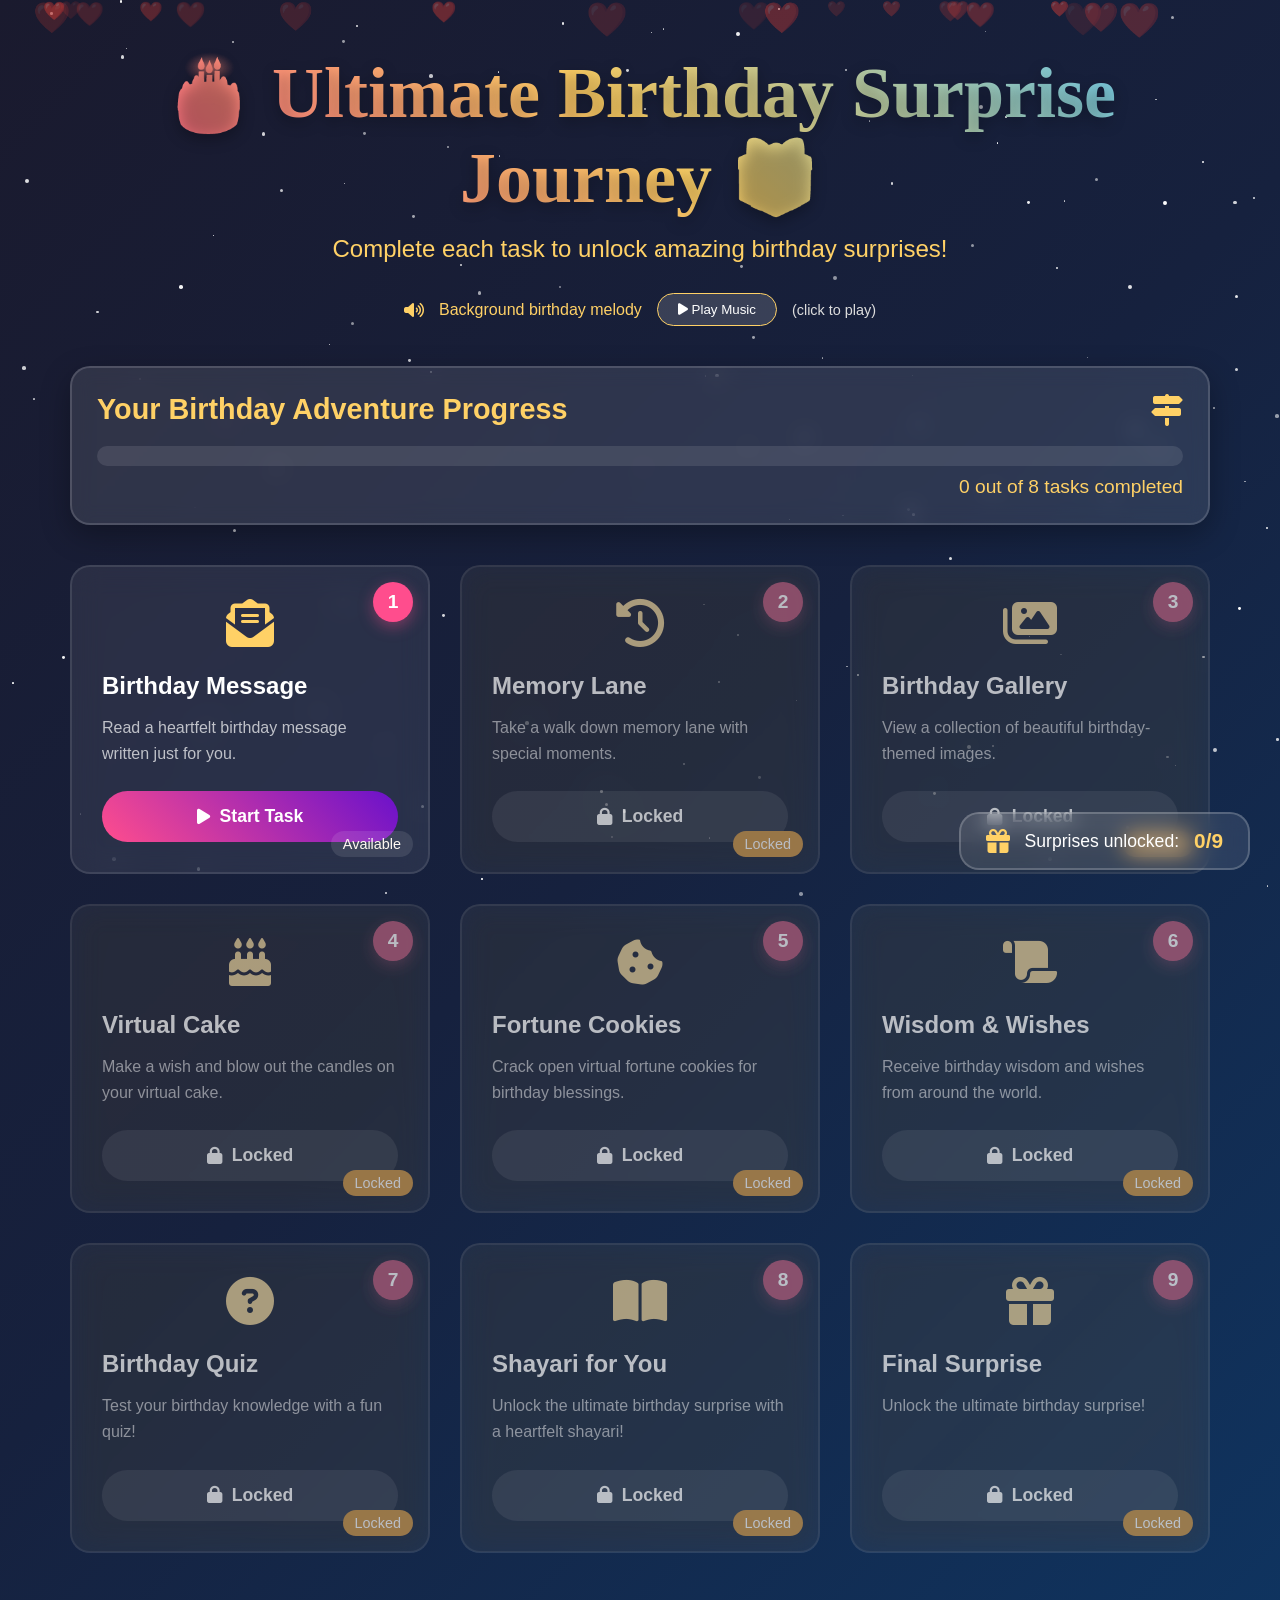
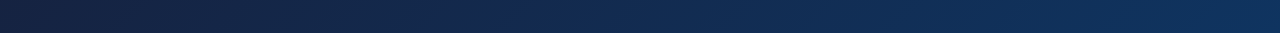
==== commit c509d46a: "Add" ====
--- a/index.html
+++ b/index.html
@@ -950,7 +950,7 @@
                             <div class="message-container">
                                 <div class="message-box">
                                     <p class="message-text">
-                                        My Dearest Priyanka 💝🥰,woh sorry Domabari<br><br>
+                                        My Dearest Priyanka 💝🥰,woh sorry Dombari<br><br>
                                         On this Beautiful day, as the sun rises to celebrate your existence, I want you to know how incredibly special you are. 
                                         Today marks another revolution around the sun, another chapter in the beautiful story that is your life.<br><br>
                                         You are a wonderful person. Your kindness shines like the morning sun and makes everyone around you feel happy, your laughter is music to the soul, 
